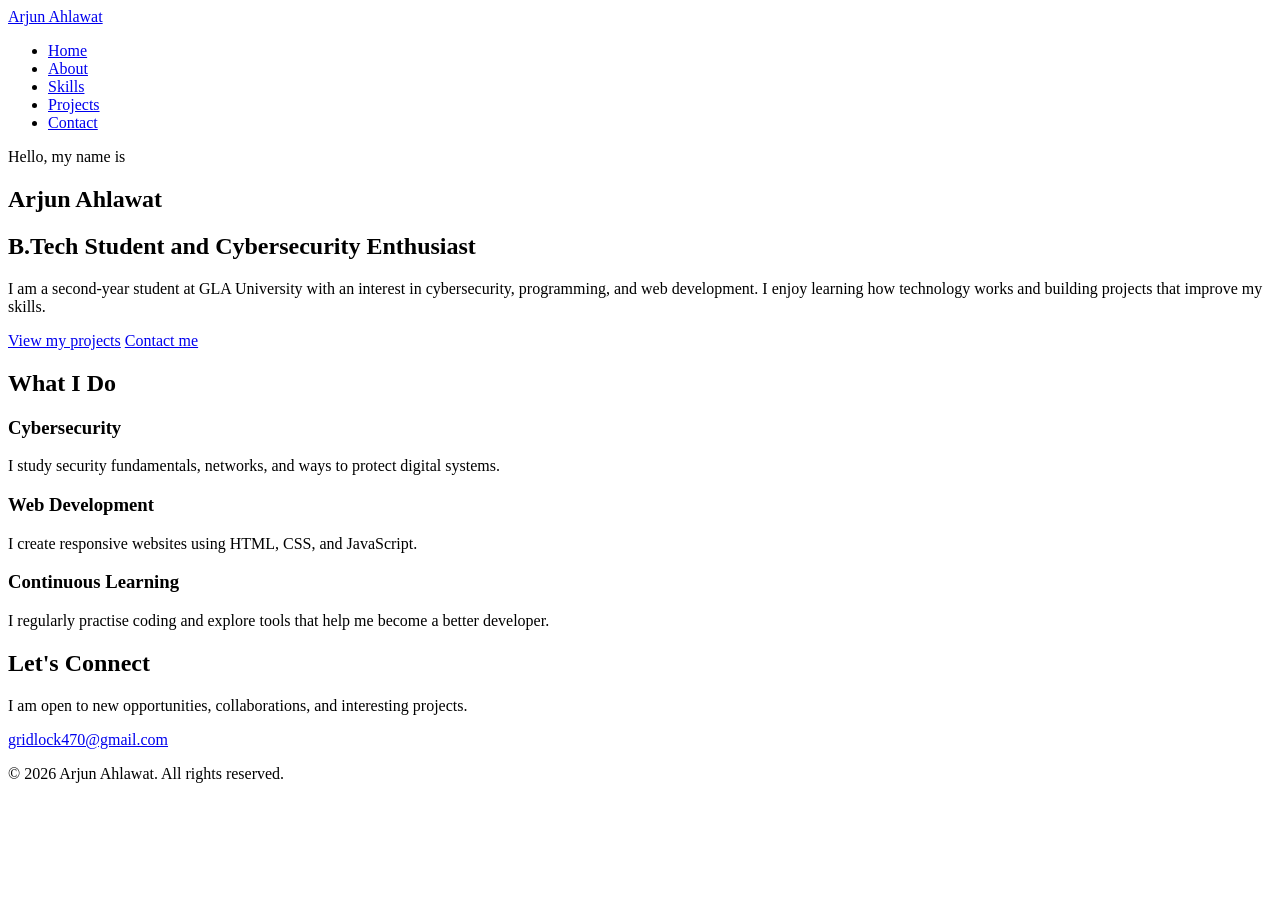
==== HTMl/Home.html @ 488072db "Creating the final structure of Portfolio." ====
<!DOCTYPE html>

<html lang="en">

<head>
    <meta charset="UTF-8">
    <meta name="viewport" content="width=device-width, initial-scale=1.0">
    <meta name="description" content="Portfolio of Arjun Ahlawat, a B.Tech student interested in cybersecurity and web development.">

    <title>Arjun Ahlawat | Portfolio</title>

    <link rel="stylesheet" href="Home.css">
</head>

<body>
    <header>

        <nav aria-label="Main navigation">
            <a class="logo" href="Home.html">Arjun Ahlawat</a>

            <ul>
                <li><a href="Home.html" aria-current="page">Home</a></li>
                <li><a href="About.html">About</a></li>
                <li><a href="Skill Set.html">Skills</a></li>
                <li><a href="Projects.html">Projects</a></li>
                <li><a href="#contact">Contact</a></li>
            </ul>

        </nav>

    </header>


    <main>

        <section id="home" class="hero">

            <p>Hello, my name is</p>
            <h1>Arjun Ahlawat</h1>
            <h2>B.Tech Student and Cybersecurity Enthusiast</h2>

            <p>
                I am a second-year student at GLA University with an interest in
                cybersecurity, programming, and web development. I enjoy learning
                how technology works and building projects that improve my skills.
            </p>

            <div class="hero-actions">
                <a href="Projects.html">View my projects</a>
                <a href="#contact">Contact me</a>
            </div>

        </section>


        <section id="highlights">

            <h2>What I Do</h2>
            <article>
                <h3>Cybersecurity</h3>
                <p>I study security fundamentals, networks, and ways to protect digital systems.</p>
            </article>
            <article>
                <h3>Web Development</h3>
                <p>I create responsive websites using HTML, CSS, and JavaScript.</p>
            </article>
            <article>
                <h3>Continuous Learning</h3>
                <p>I regularly practise coding and explore tools that help me become a better developer.</p>
            </article>

        </section>

        <section id="contact">

            <h2>Let's Connect</h2>
            <p>I am open to new opportunities, collaborations, and interesting projects.</p>   
            <a href="gridlock470@gmail.com">gridlock470@gmail.com</a>

        </section>

    </main>


    <footer>
        <p>&copy; 2026 Arjun Ahlawat. All rights reserved.</p>
    </footer>

</body>

</html>
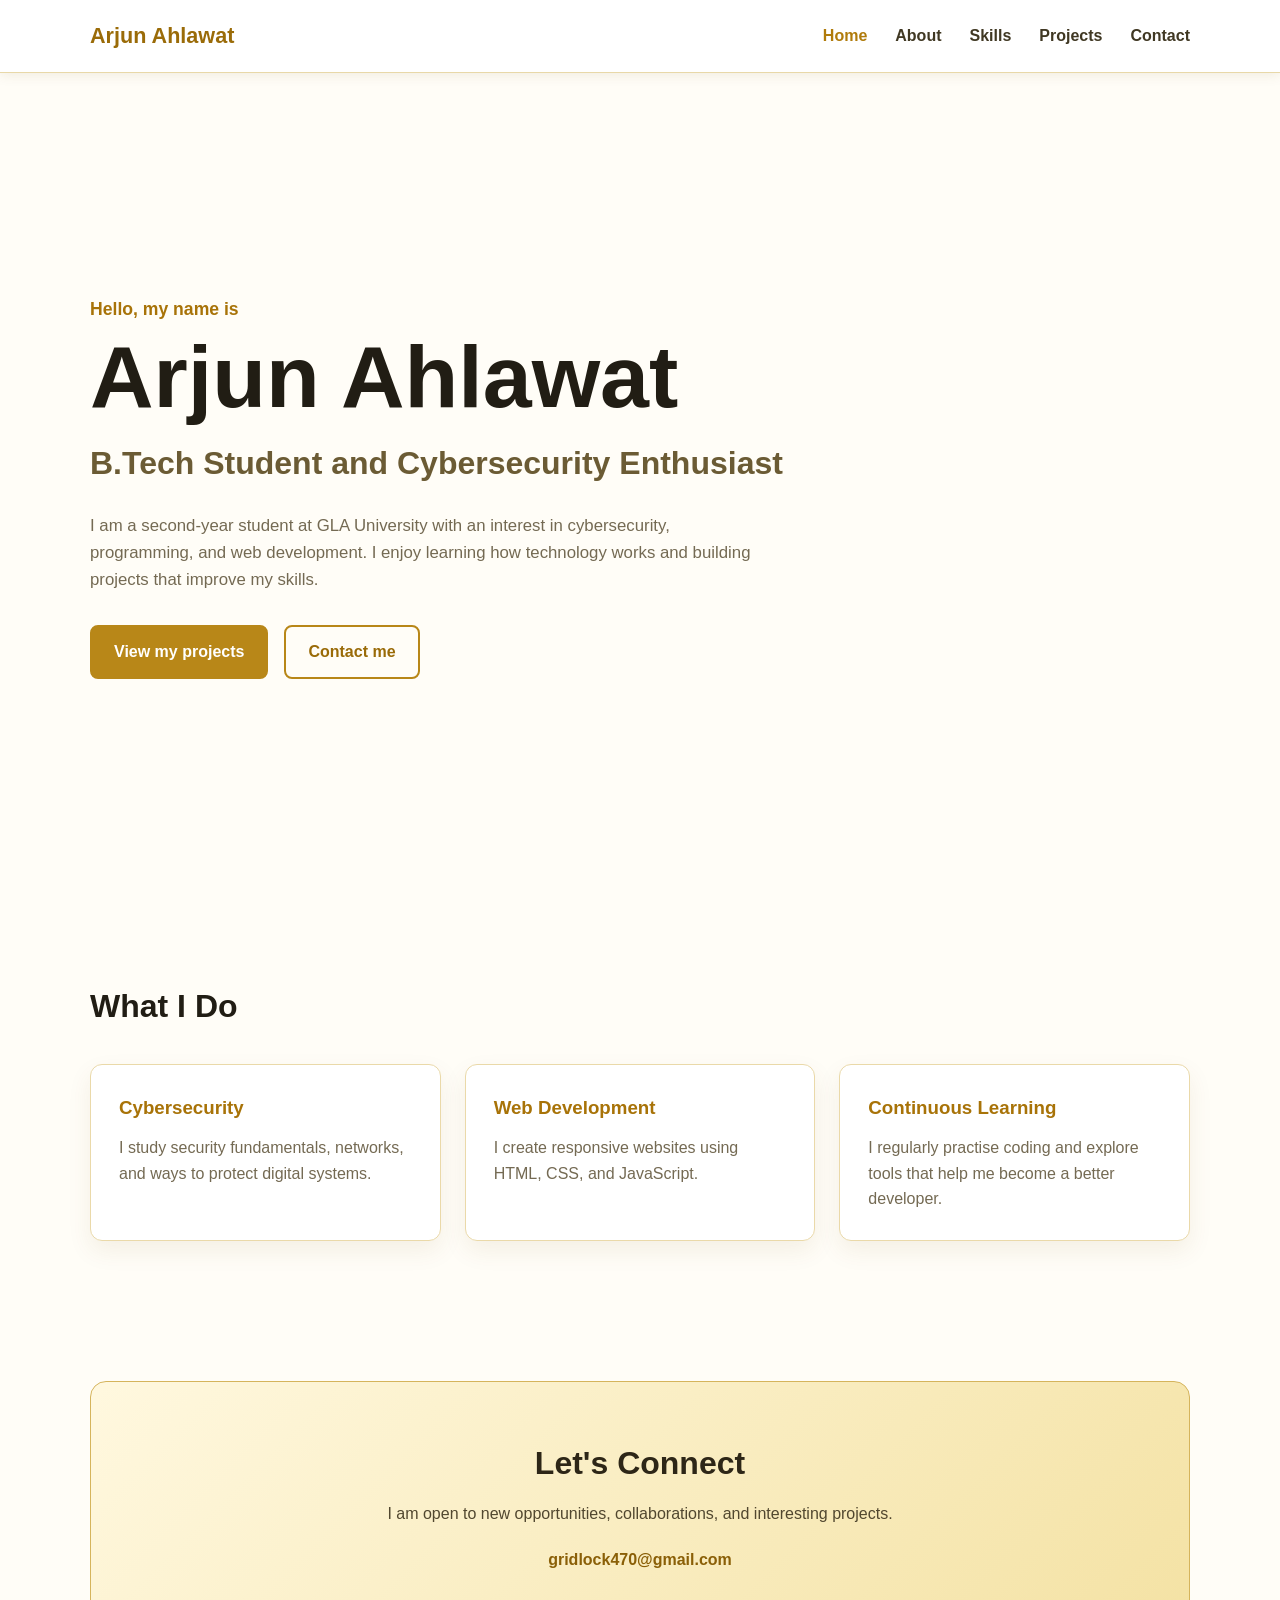
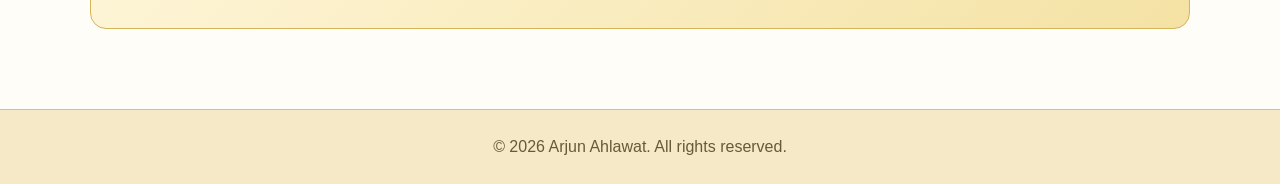
==== commit fcb267a4: "Color theme chosen." ====
--- a/HTMl/Home.html
+++ b/HTMl/Home.html
@@ -9,7 +9,7 @@
 
     <title>Arjun Ahlawat | Portfolio</title>
 
-    <link rel="stylesheet" href="Home.css">
+    <link rel="stylesheet" href="../CSS/Home.css">
 </head>
 
 <body>
--- a/CSS/Home.css
+++ b/CSS/Home.css
@@ -0,0 +1,252 @@
+/* ---------- Page reset ---------- */
+
+* {
+    margin: 0;
+    padding: 0;
+    box-sizing: border-box;
+}
+
+html {
+    scroll-behavior: smooth;
+}
+
+body {
+    min-height: 100vh;
+    color: #29251c;
+    background-color: #fffdf7;
+    font-family: Arial, Helvetica, sans-serif;
+    line-height: 1.6;
+}
+
+a {
+    color: inherit;
+    text-decoration: none;
+}
+
+
+/* ---------- Navigation ---------- */
+
+header {
+    position: sticky;
+    top: 0;
+    z-index: 10;
+    background-color: rgba(255, 255, 255, 0.96);
+    border-bottom: 1px solid #e8d8a8;
+    box-shadow: 0 2px 12px rgba(111, 78, 10, 0.1);
+}
+
+nav {
+    width: min(1100px, 90%);
+    min-height: 72px;
+    margin: 0 auto;
+    display: flex;
+    align-items: center;
+    justify-content: space-between;
+    gap: 32px;
+}
+
+.logo {
+    color: #9a6b08;
+    font-size: 1.35rem;
+    font-weight: 700;
+}
+
+nav ul {
+    display: flex;
+    align-items: center;
+    gap: 28px;
+    list-style: none;
+}
+
+nav ul a {
+    color: #403823;
+    font-weight: 600;
+    transition: color 0.2s ease;
+}
+
+nav ul a:hover,
+nav ul a:focus-visible,
+nav ul a[aria-current="page"] {
+    color: #b07b0b;
+}
+
+
+/* ---------- Main content ---------- */
+
+main {
+    width: min(1100px, 90%);
+    margin: 0 auto;
+}
+
+section {
+    padding: 80px 0;
+}
+
+
+/* ---------- Introduction ---------- */
+
+.hero {
+    min-height: calc(100vh - 72px);
+    max-width: 760px;
+    display: flex;
+    flex-direction: column;
+    align-items: flex-start;
+    justify-content: center;
+}
+
+.hero > p:first-child {
+    color: #a87308;
+    font-size: 1.1rem;
+    font-weight: 700;
+}
+
+.hero h1 {
+    margin-top: 8px;
+    color: #211d14;
+    font-size: clamp(3rem, 8vw, 5.5rem);
+    line-height: 1.05;
+}
+
+.hero h2 {
+    margin-top: 14px;
+    color: #6b5b34;
+    font-size: clamp(1.4rem, 3vw, 2rem);
+}
+
+.hero h2 + p {
+    max-width: 680px;
+    margin-top: 24px;
+    color: #746a53;
+    font-size: 1.05rem;
+}
+
+.hero-actions {
+    display: flex;
+    flex-wrap: wrap;
+    gap: 16px;
+    margin-top: 32px;
+}
+
+.hero-actions a {
+    padding: 12px 22px;
+    border: 2px solid #b88718;
+    border-radius: 8px;
+    color: #ffffff;
+    background-color: #b88718;
+    font-weight: 700;
+    transition: transform 0.2s ease, background-color 0.2s ease;
+}
+
+.hero-actions a:last-child {
+    color: #9a6b08;
+    background-color: transparent;
+}
+
+.hero-actions a:hover,
+.hero-actions a:focus-visible {
+    color: #ffffff;
+    background-color: #8a5f07;
+    transform: translateY(-2px);
+}
+
+
+/* ---------- Areas of interest ---------- */
+
+#highlights {
+    display: grid;
+    grid-template-columns: repeat(3, 1fr);
+    gap: 24px;
+}
+
+#highlights > h2 {
+    grid-column: 1 / -1;
+    margin-bottom: 8px;
+    color: #211d14;
+    font-size: 2rem;
+}
+
+#highlights article {
+    padding: 28px;
+    border: 1px solid #ead9a9;
+    border-radius: 12px;
+    background-color: #ffffff;
+    box-shadow: 0 10px 25px rgba(111, 78, 10, 0.08);
+}
+
+#highlights h3 {
+    margin-bottom: 12px;
+    color: #a87308;
+}
+
+#highlights p {
+    color: #746a53;
+}
+
+
+/* ---------- Contact ---------- */
+
+#contact {
+    margin: 60px 0 80px;
+    padding: 56px 32px;
+    border-radius: 16px;
+    color: #51472f;
+    background: linear-gradient(135deg, #fff8df, #f4e2a4);
+    border: 1px solid #d5b45c;
+    text-align: center;
+}
+
+#contact h2 {
+    margin-bottom: 12px;
+    color: #2d2617;
+    font-size: 2rem;
+}
+
+#contact p {
+    margin-bottom: 20px;
+}
+
+#contact a {
+    color: #8a5f07;
+    font-weight: 700;
+}
+
+
+/* ---------- Footer ---------- */
+
+footer {
+    padding: 24px;
+    color: #675a3b;
+    background-color: #f5e9c7;
+    border-top: 1px solid #dcc37a;
+    text-align: center;
+}
+
+
+/* ---------- Mobile layout ---------- */
+
+@media (max-width: 768px) {
+    nav {
+        padding: 18px 0;
+        flex-direction: column;
+        gap: 14px;
+    }
+
+    nav ul {
+        flex-wrap: wrap;
+        justify-content: center;
+        gap: 12px 20px;
+    }
+
+    .hero {
+        min-height: auto;
+        padding: 100px 0;
+    }
+
+    #highlights {
+        grid-template-columns: 1fr;
+    }
+
+    #contact {
+        padding: 44px 20px;
+    }
+}
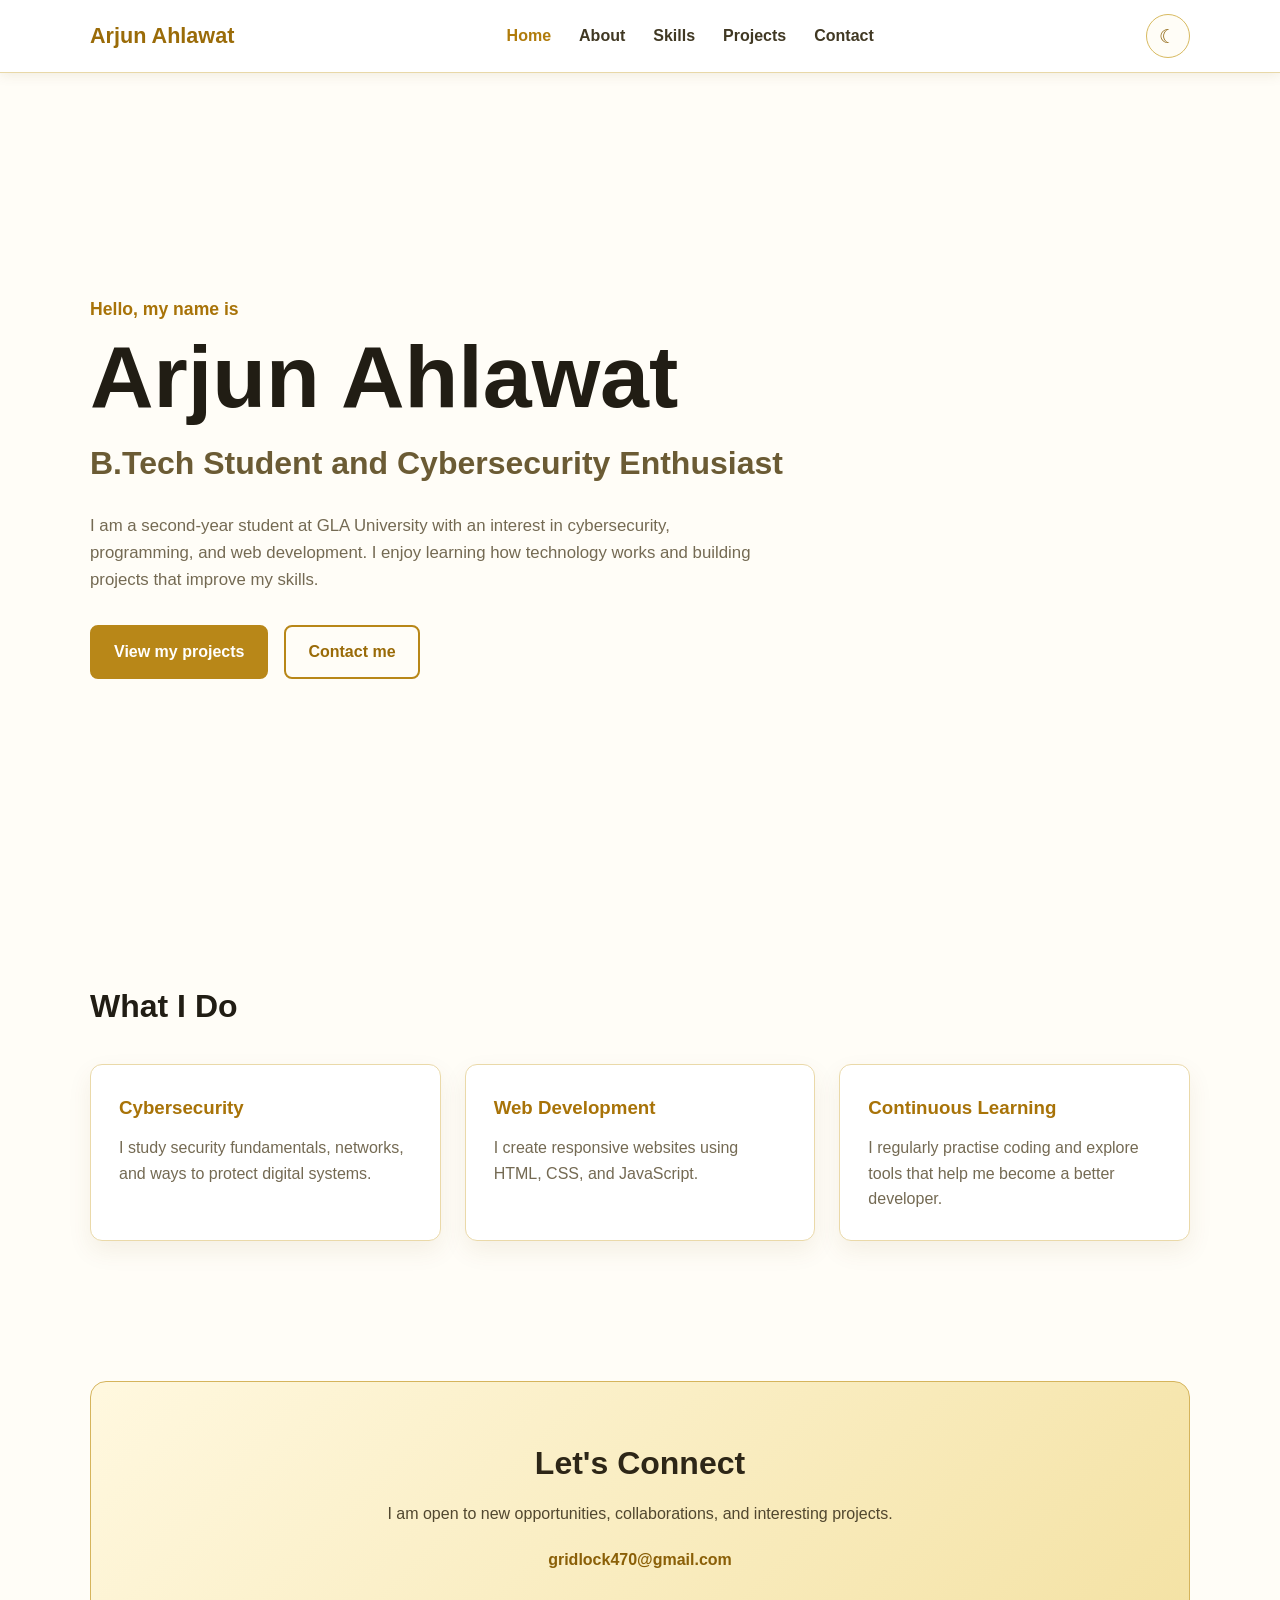
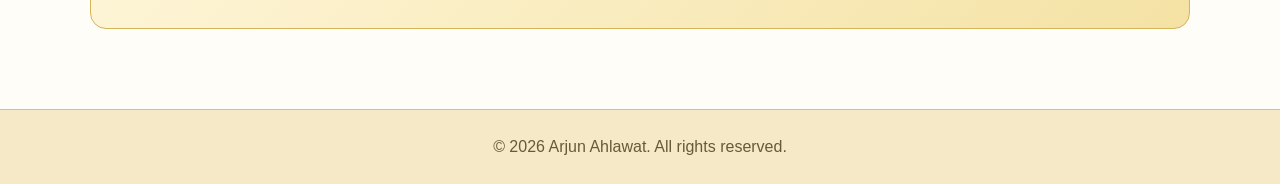
==== commit 1e752bcb: "Theme system I changed the theme system by adding a dark and light theme." ====
--- a/HTMl/Home.html
+++ b/HTMl/Home.html
@@ -1,5 +1,4 @@
 <!DOCTYPE html>
-
 <html lang="en">
 
 <head>
@@ -14,7 +13,6 @@
 
 <body>
     <header>
-
         <nav aria-label="Main navigation">
             <a class="logo" href="Home.html">Arjun Ahlawat</a>
 
@@ -26,15 +24,12 @@
                 <li><a href="#contact">Contact</a></li>
             </ul>
 
+            <button id="theme-toggle" class="theme-toggle" type="button" aria-label="Switch theme">☾</button>
         </nav>
-
     </header>
 
-
     <main>
-
         <section id="home" class="hero">
-
             <p>Hello, my name is</p>
             <h1>Arjun Ahlawat</h1>
             <h2>B.Tech Student and Cybersecurity Enthusiast</h2>
@@ -49,43 +44,39 @@
                 <a href="Projects.html">View my projects</a>
                 <a href="#contact">Contact me</a>
             </div>
-
         </section>
 
+        <section id="highlights">
+            <h2>What I Do</h2>
 
-        <section id="highlights">
-
-            <h2>What I Do</h2>
             <article>
                 <h3>Cybersecurity</h3>
                 <p>I study security fundamentals, networks, and ways to protect digital systems.</p>
             </article>
+
             <article>
                 <h3>Web Development</h3>
                 <p>I create responsive websites using HTML, CSS, and JavaScript.</p>
             </article>
+
             <article>
                 <h3>Continuous Learning</h3>
                 <p>I regularly practise coding and explore tools that help me become a better developer.</p>
             </article>
-
         </section>
 
         <section id="contact">
-
             <h2>Let's Connect</h2>
-            <p>I am open to new opportunities, collaborations, and interesting projects.</p>   
-            <a href="gridlock470@gmail.com">gridlock470@gmail.com</a>
-
+            <p>I am open to new opportunities, collaborations, and interesting projects.</p>
+            <a href="mailto:gridlock470@gmail.com">gridlock470@gmail.com</a>
         </section>
-
     </main>
-
 
     <footer>
         <p>&copy; 2026 Arjun Ahlawat. All rights reserved.</p>
     </footer>
 
+    <script src="../JS/Home.js"></script>
 </body>
 
 </html>
--- a/CSS/Home.css
+++ b/CSS/Home.css
@@ -16,6 +16,7 @@
     background-color: #fffdf7;
     font-family: Arial, Helvetica, sans-serif;
     line-height: 1.6;
+    transition: color 0.3s ease, background-color 0.3s ease;
 }
 
 a {
@@ -70,6 +71,24 @@
     color: #b07b0b;
 }
 
+.theme-toggle {
+    width: 44px;
+    height: 44px;
+    border: 1px solid #d7b95f;
+    border-radius: 50%;
+    color: #8a5f07;
+    background-color: #fffdf7;
+    font-size: 1.2rem;
+    cursor: pointer;
+    transition: transform 0.2s ease, box-shadow 0.2s ease;
+}
+
+.theme-toggle:hover,
+.theme-toggle:focus-visible {
+    transform: rotate(12deg) scale(1.06);
+    box-shadow: 0 0 10px rgba(218, 165, 32, 0.65), 0 0 22px rgba(218, 165, 32, 0.35);
+}
+
 
 /* ---------- Main content ---------- */
 
@@ -134,7 +153,10 @@
     color: #ffffff;
     background-color: #b88718;
     font-weight: 700;
-    transition: transform 0.2s ease, background-color 0.2s ease;
+    transition:
+        transform 0.2s ease,
+        background-color 0.2s ease,
+        box-shadow 0.2s ease;
 }
 
 .hero-actions a:last-child {
@@ -147,6 +169,10 @@
     color: #ffffff;
     background-color: #8a5f07;
     transform: translateY(-2px);
+    box-shadow:
+        0 0 10px rgba(184, 135, 24, 0.65),
+        0 0 24px rgba(184, 135, 24, 0.45),
+        0 8px 20px rgba(111, 78, 10, 0.25);
 }
 
 
@@ -222,6 +248,98 @@
 }
 
 
+/* ---------- Void-black dark theme ---------- */
+
+html[data-theme="dark"] body {
+    color: #f4ead0;
+    background-color: #000000;
+}
+
+html[data-theme="dark"] header {
+    background-color: rgba(0, 0, 0, 0.96);
+    border-bottom-color: #6f4d00;
+    box-shadow: 0 2px 18px rgba(255, 190, 35, 0.16);
+}
+
+html[data-theme="dark"] .logo,
+html[data-theme="dark"] nav ul a:hover,
+html[data-theme="dark"] nav ul a:focus-visible,
+html[data-theme="dark"] nav ul a[aria-current="page"],
+html[data-theme="dark"] .hero > p:first-child,
+html[data-theme="dark"] #highlights h3,
+html[data-theme="dark"] #contact a {
+    color: #ffd34e;
+    text-shadow: 0 0 12px rgba(255, 196, 32, 0.55);
+}
+
+html[data-theme="dark"] nav ul a {
+    color: #f3ead2;
+}
+
+html[data-theme="dark"] .theme-toggle {
+    color: #ffd34e;
+    background-color: #090909;
+    border-color: #d9a514;
+    box-shadow: 0 0 12px rgba(255, 196, 32, 0.25);
+}
+
+html[data-theme="dark"] .hero h1,
+html[data-theme="dark"] #highlights > h2 {
+    color: #ffffff;
+}
+
+html[data-theme="dark"] .hero h2 {
+    color: #e7c96e;
+}
+
+html[data-theme="dark"] .hero h2 + p,
+html[data-theme="dark"] #highlights p {
+    color: #c9c1ad;
+}
+
+html[data-theme="dark"] .hero-actions a {
+    color: #080600;
+    background-color: #ffc629;
+    border-color: #ffc629;
+}
+
+html[data-theme="dark"] .hero-actions a:last-child {
+    color: #ffd34e;
+    background-color: transparent;
+}
+
+html[data-theme="dark"] .hero-actions a:hover,
+html[data-theme="dark"] .hero-actions a:focus-visible {
+    color: #000000;
+    background-color: #ffe17a;
+    box-shadow: 0 0 12px rgba(255, 207, 58, 0.9), 0 0 30px rgba(255, 190, 25, 0.62);
+}
+
+html[data-theme="dark"] #highlights article {
+    color: #f3ead2;
+    background-color: #090909;
+    border-color: #5f470d;
+    box-shadow: 0 10px 30px rgba(255, 190, 25, 0.08);
+}
+
+html[data-theme="dark"] #contact {
+    color: #dfd4b9;
+    background: linear-gradient(135deg, #050505, #120e03);
+    border-color: #8e690c;
+    box-shadow: 0 0 30px rgba(255, 190, 25, 0.12);
+}
+
+html[data-theme="dark"] #contact h2 {
+    color: #ffffff;
+}
+
+html[data-theme="dark"] footer {
+    color: #bcb39f;
+    background-color: #050505;
+    border-top-color: #5d450c;
+}
+
+
 /* ---------- Mobile layout ---------- */
 
 @media (max-width: 768px) {
@@ -237,6 +355,12 @@
         gap: 12px 20px;
     }
 
+    .theme-toggle {
+        position: absolute;
+        top: 14px;
+        right: 5%;
+    }
+
     .hero {
         min-height: auto;
         padding: 100px 0;
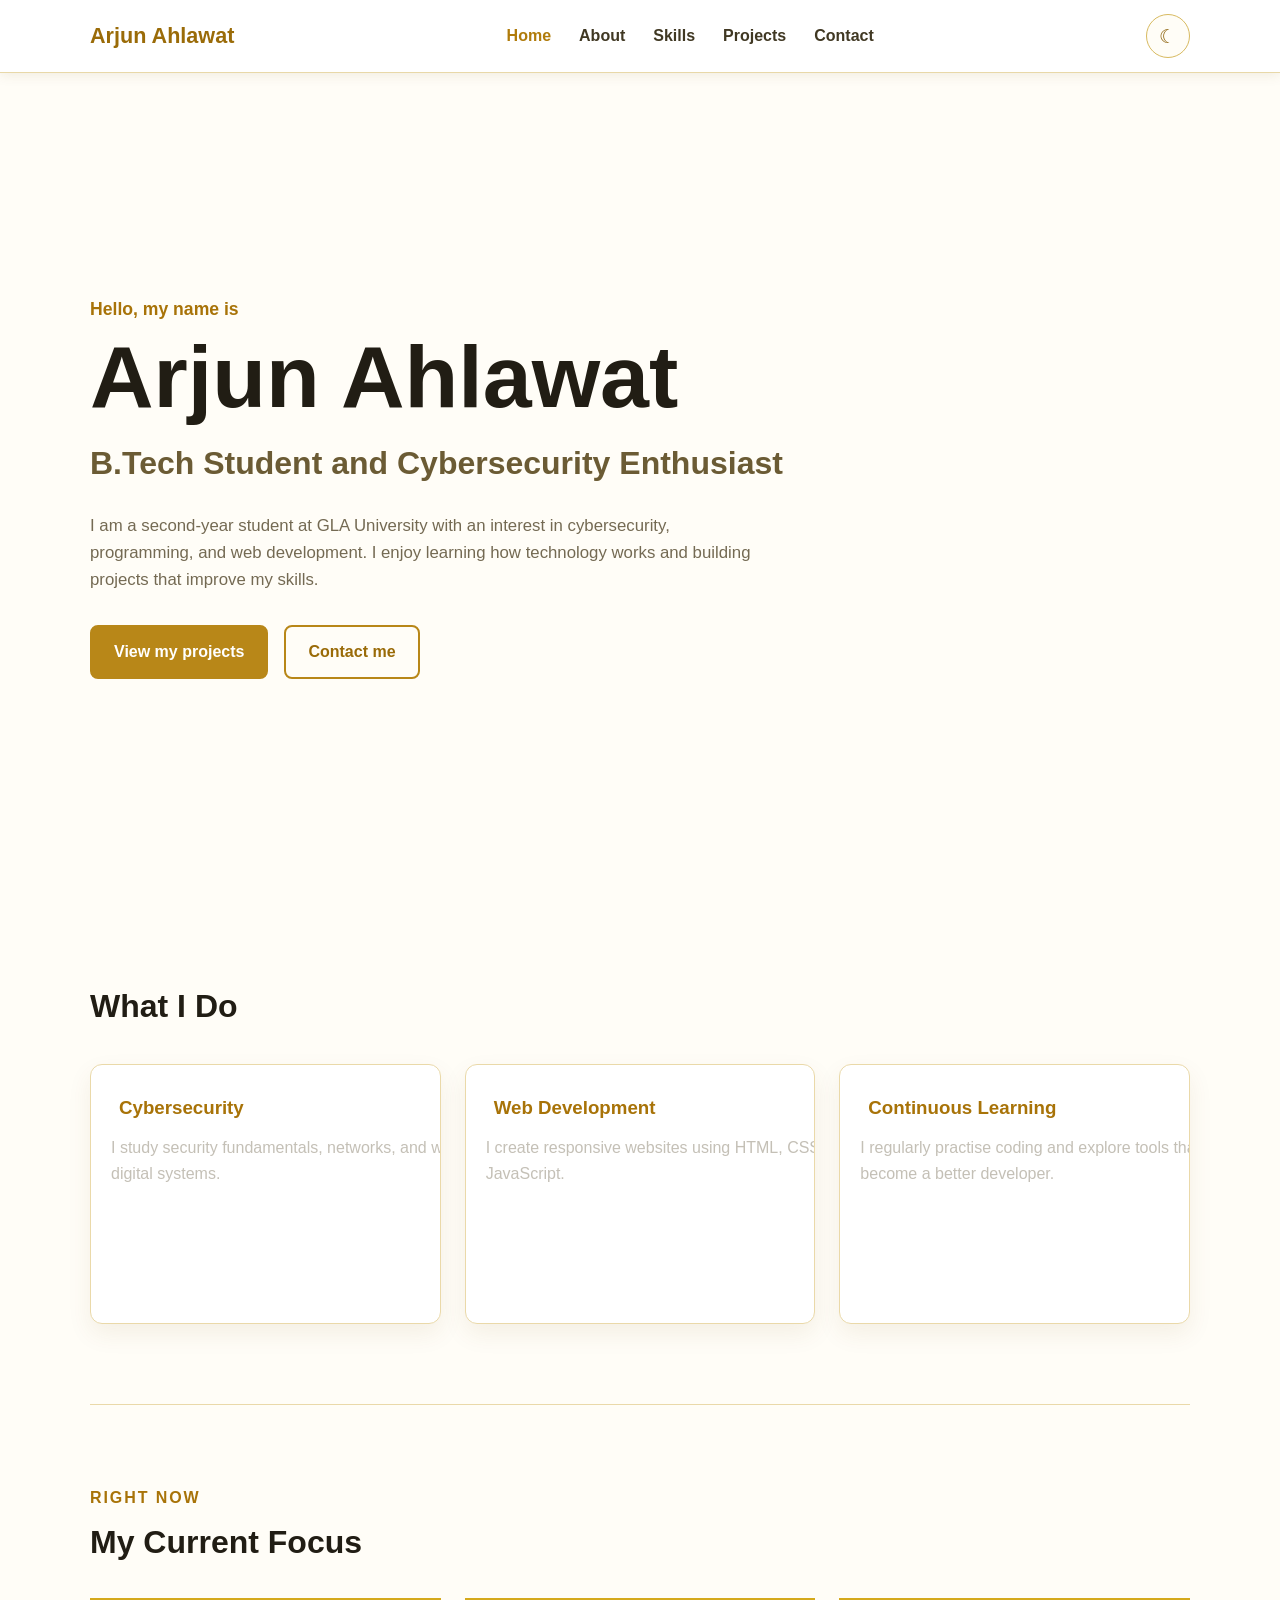
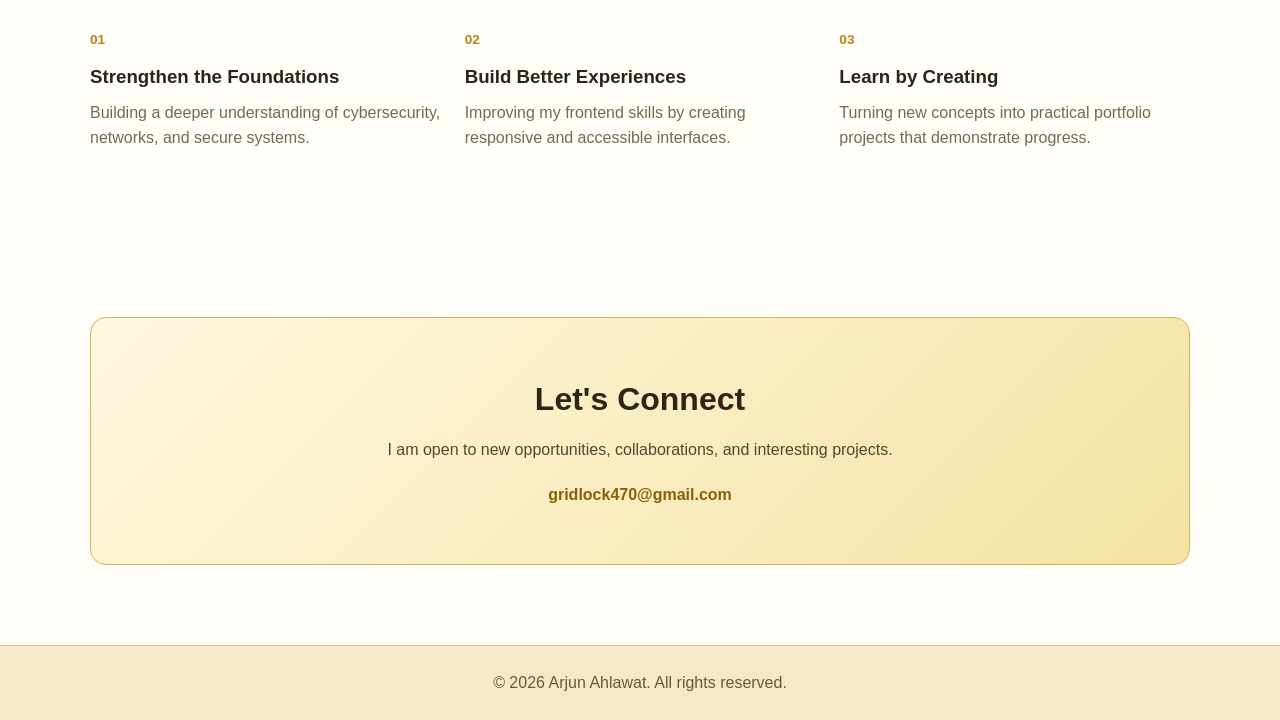
==== commit 58004f67: "Animation changed" ====
--- a/HTMl/Home.html
+++ b/HTMl/Home.html
@@ -49,20 +49,72 @@
         <section id="highlights">
             <h2>What I Do</h2>
 
-            <article>
+            <article tabindex="0">
                 <h3>Cybersecurity</h3>
-                <p>I study security fundamentals, networks, and ways to protect digital systems.</p>
+
+                <div class="card-details">
+                    <p>I study security fundamentals, networks, and ways to protect digital systems.</p>
+
+                    <ul>
+                        <li>Network and system security fundamentals</li>
+                        <li>Threat awareness and safe computing practices</li>
+                        <li>Hands-on security learning and problem-solving</li>
+                    </ul>
+                </div>
             </article>
 
-            <article>
+            <article tabindex="0">
                 <h3>Web Development</h3>
-                <p>I create responsive websites using HTML, CSS, and JavaScript.</p>
+
+                <div class="card-details">
+                    <p>I create responsive websites using HTML, CSS, and JavaScript.</p>
+
+                    <ul>
+                        <li>Semantic and accessible HTML</li>
+                        <li>Responsive layouts and modern CSS</li>
+                        <li>Interactive experiences with JavaScript</li>
+                    </ul>
+                </div>
             </article>
 
-            <article>
+            <article tabindex="0">
                 <h3>Continuous Learning</h3>
-                <p>I regularly practise coding and explore tools that help me become a better developer.</p>
+
+                <div class="card-details">
+                    <p>I regularly practise coding and explore tools that help me become a better developer.</p>
+
+                    <ul>
+                        <li>Regular coding practice</li>
+                        <li>Exploring new development tools</li>
+                        <li>Applying knowledge through personal projects</li>
+                    </ul>
+                </div>
             </article>
+        </section>
+
+        <section id="current-focus">
+            <p class="section-label">Right Now</p>
+            <h2>My Current Focus</h2>
+
+            <div class="focus-list">
+                <article>
+                    <span>01</span>
+                    <h3>Strengthen the Foundations</h3>
+                    <p>Building a deeper understanding of cybersecurity, networks, and secure systems.</p>
+                </article>
+
+                <article>
+                    <span>02</span>
+                    <h3>Build Better Experiences</h3>
+                    <p>Improving my frontend skills by creating responsive and accessible interfaces.</p>
+                </article>
+
+                <article>
+                    <span>03</span>
+                    <h3>Learn by Creating</h3>
+                    <p>Turning new concepts into practical portfolio projects that demonstrate progress.</p>
+                </article>
+            </div>
         </section>
 
         <section id="contact">
--- a/CSS/Home.css
+++ b/CSS/Home.css
@@ -179,24 +179,42 @@
 /* ---------- Areas of interest ---------- */
 
 #highlights {
-    display: grid;
-    grid-template-columns: repeat(3, 1fr);
+    display: flex;
+    flex-wrap: wrap;
+    align-items: stretch;
     gap: 24px;
 }
 
 #highlights > h2 {
-    grid-column: 1 / -1;
+    flex: 0 0 100%;
     margin-bottom: 8px;
     color: #211d14;
     font-size: 2rem;
 }
 
 #highlights article {
+    min-width: 0;
+    min-height: 260px;
     padding: 28px;
     border: 1px solid #ead9a9;
     border-radius: 12px;
     background-color: #ffffff;
     box-shadow: 0 10px 25px rgba(111, 78, 10, 0.08);
+    flex: 0.72 1 0;
+    overflow: hidden;
+    cursor: pointer;
+    transition: flex 0.45s cubic-bezier(0.22, 1, 0.36, 1), transform 0.3s ease,
+        border-color 0.3s ease, box-shadow 0.3s ease;
+}
+
+#highlights article:hover,
+#highlights article:focus-visible,
+#highlights article:focus-within {
+    flex-grow: 1.8;
+    outline: none;
+    transform: translateY(-6px);
+    border-color: #d5a91b;
+    box-shadow: 0 14px 36px rgba(184, 135, 24, 0.18);
 }
 
 #highlights h3 {
@@ -205,6 +223,85 @@
 }
 
 #highlights p {
+    color: #746a53;
+}
+
+.card-details {
+    width: min(430px, 70vw);
+    opacity: 0.42;
+    transform: translateX(-8px);
+    transition: opacity 0.3s ease, transform 0.3s ease;
+}
+
+#highlights article:hover .card-details,
+#highlights article:focus-visible .card-details,
+#highlights article:focus-within .card-details {
+    opacity: 1;
+    transform: translateX(0);
+}
+
+.card-details ul {
+    max-height: 0;
+    margin-top: 18px;
+    padding-left: 20px;
+    overflow: hidden;
+    color: #6b5b34;
+    opacity: 0;
+    transition: max-height 0.4s ease, opacity 0.3s ease;
+}
+
+#highlights article:hover .card-details ul,
+#highlights article:focus-visible .card-details ul,
+#highlights article:focus-within .card-details ul {
+    max-height: 150px;
+    opacity: 1;
+}
+
+.card-details li + li {
+    margin-top: 6px;
+}
+
+/* ---------- Current focus ---------- */
+
+#current-focus {
+    border-top: 1px solid #ead9a9;
+}
+
+.section-label {
+    color: #a87308;
+    font-weight: 700;
+    letter-spacing: 0.12em;
+    text-transform: uppercase;
+}
+
+#current-focus > h2 {
+    margin: 6px 0 30px;
+    color: #211d14;
+    font-size: 2rem;
+}
+
+.focus-list {
+    display: grid;
+    grid-template-columns: repeat(3, 1fr);
+    gap: 24px;
+}
+
+.focus-list article {
+    padding: 26px 0;
+    border-top: 2px solid #d5a91b;
+}
+
+.focus-list span {
+    color: #b88718;
+    font-size: 0.85rem;
+    font-weight: 700;
+}
+
+.focus-list h3 {
+    margin: 10px 0 8px;
+}
+
+.focus-list p {
     color: #746a53;
 }
 
@@ -284,7 +381,8 @@
 }
 
 html[data-theme="dark"] .hero h1,
-html[data-theme="dark"] #highlights > h2 {
+html[data-theme="dark"] #highlights > h2,
+html[data-theme="dark"] #current-focus > h2 {
     color: #ffffff;
 }
 
@@ -293,7 +391,8 @@
 }
 
 html[data-theme="dark"] .hero h2 + p,
-html[data-theme="dark"] #highlights p {
+html[data-theme="dark"] #highlights p,
+html[data-theme="dark"] .focus-list p {
     color: #c9c1ad;
 }
 
@@ -322,6 +421,31 @@
     box-shadow: 0 10px 30px rgba(255, 190, 25, 0.08);
 }
 
+html[data-theme="dark"] #highlights article:hover,
+html[data-theme="dark"] #highlights article:focus-visible,
+html[data-theme="dark"] #highlights article:focus-within {
+    border-color: #ffc629;
+    box-shadow: 0 0 16px rgba(255, 198, 41, 0.24), 0 18px 42px rgba(255, 190, 25, 0.12);
+}
+
+html[data-theme="dark"] .card-details ul {
+    color: #d7ccb0;
+}
+
+html[data-theme="dark"] #current-focus {
+    border-top-color: #5f470d;
+}
+
+html[data-theme="dark"] .section-label,
+html[data-theme="dark"] .focus-list span {
+    color: #ffd34e;
+    text-shadow: 0 0 12px rgba(255, 196, 32, 0.5);
+}
+
+html[data-theme="dark"] .focus-list article {
+    border-top-color: #ffc629;
+}
+
 html[data-theme="dark"] #contact {
     color: #dfd4b9;
     background: linear-gradient(135deg, #050505, #120e03);
@@ -367,6 +491,23 @@
     }
 
     #highlights {
+        display: grid;
+        grid-template-columns: 1fr;
+    }
+
+    #highlights article {
+        min-height: auto;
+    }
+
+    .card-details,
+    .card-details ul {
+        width: auto;
+        max-height: none;
+        opacity: 1;
+        transform: none;
+    }
+
+    .focus-list {
         grid-template-columns: 1fr;
     }
 
